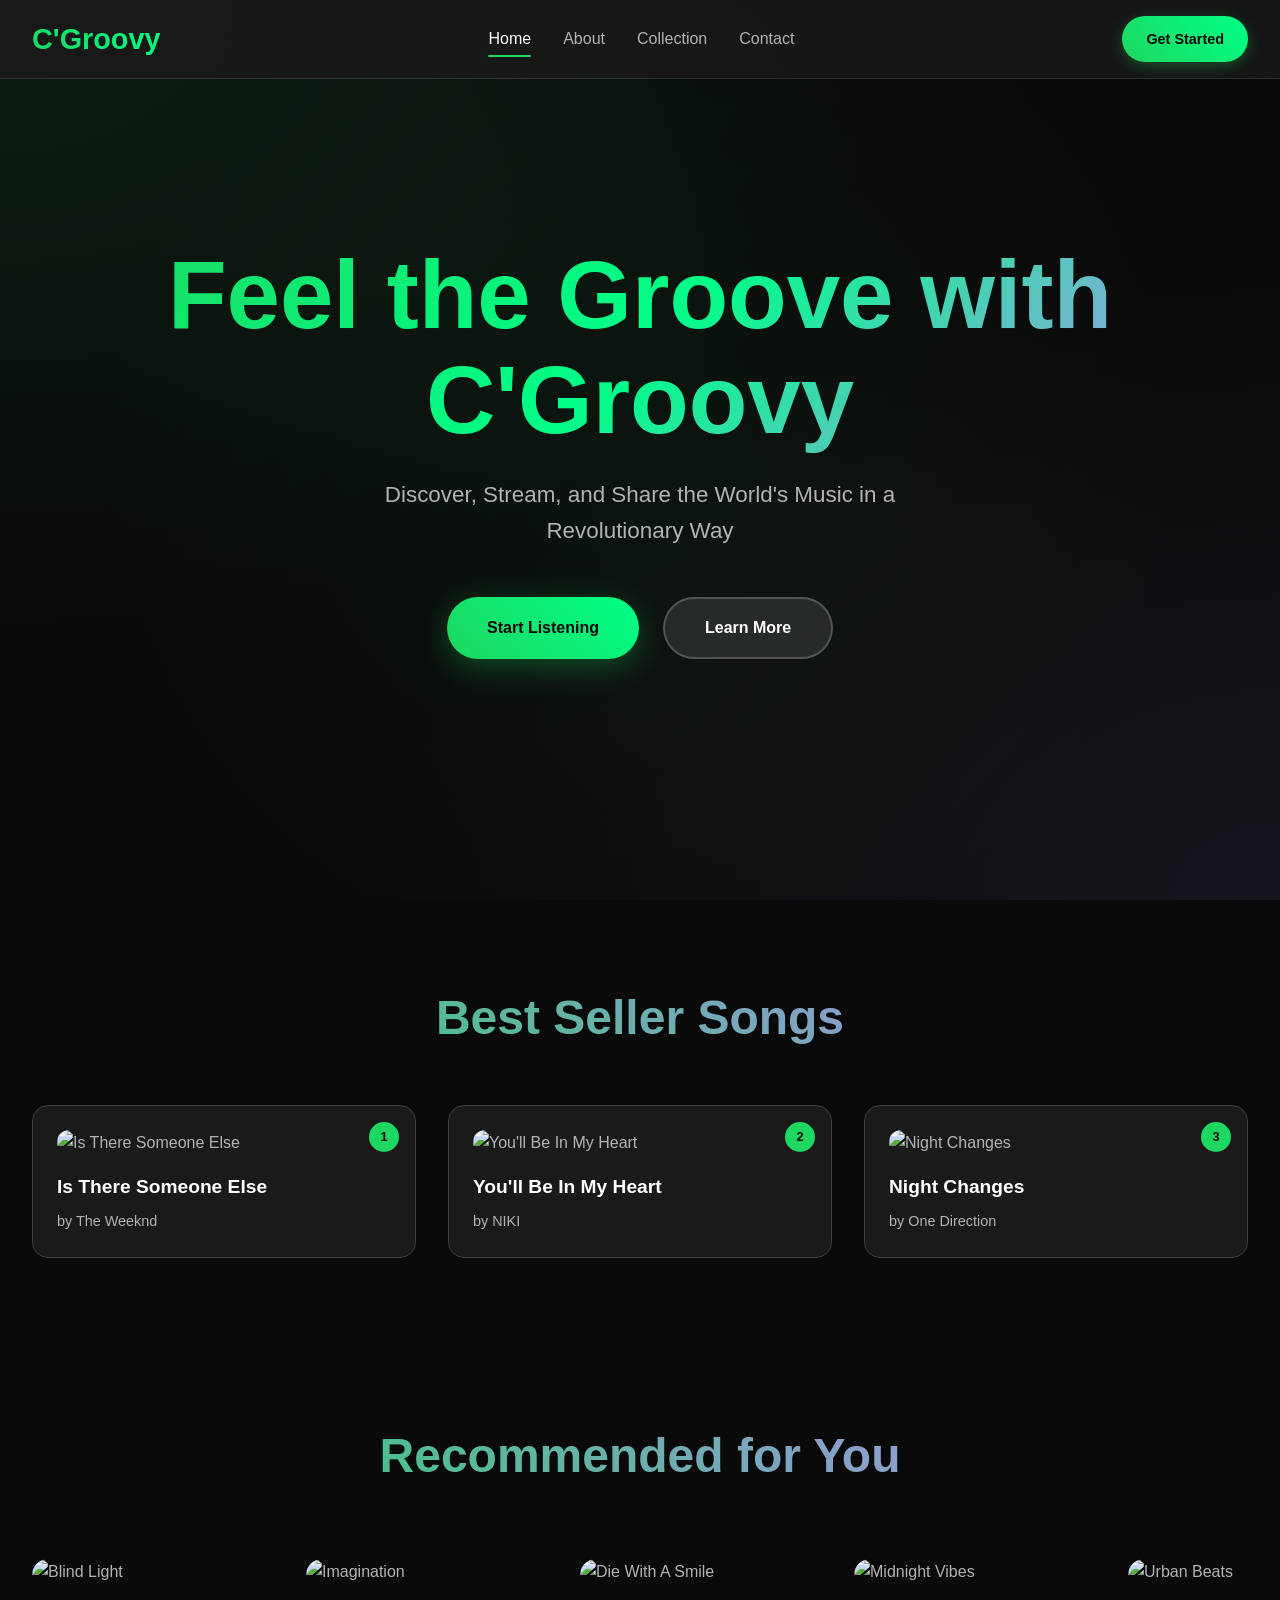
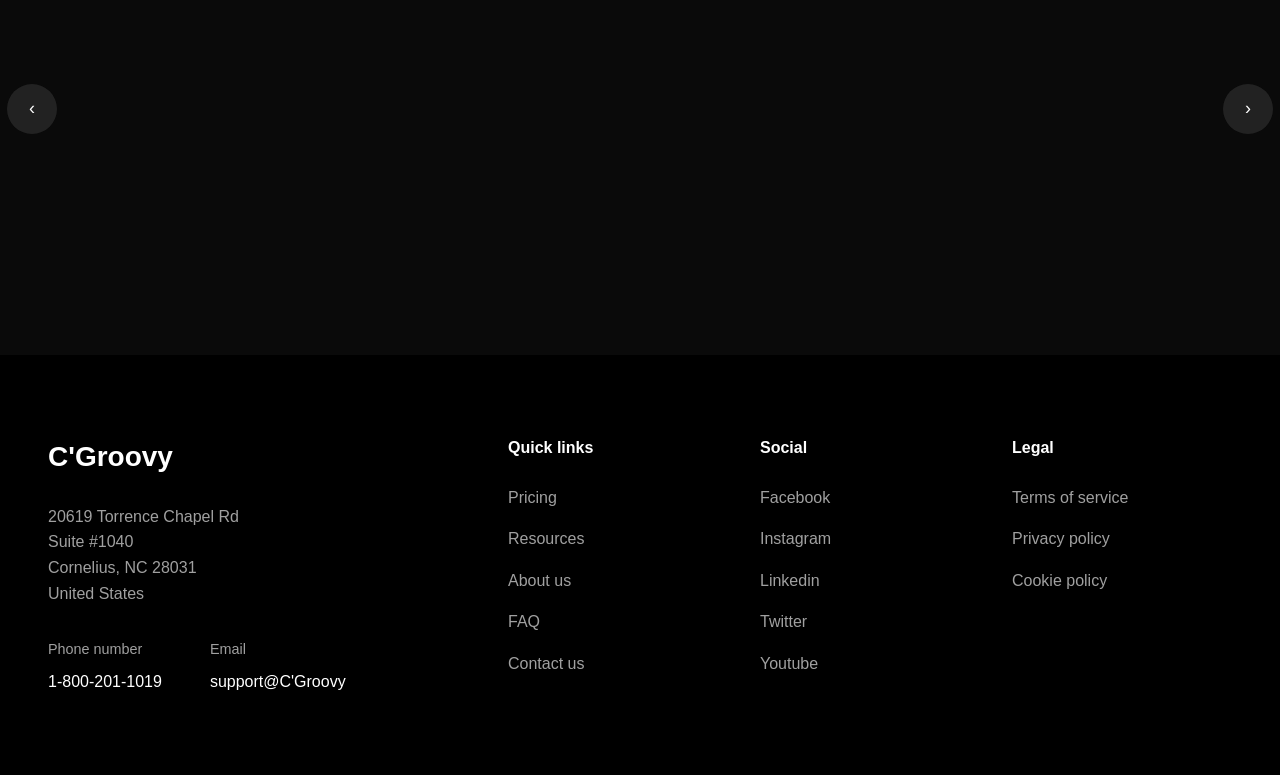
==== index.html @ 39798eba "Add files via upload" ====
<!DOCTYPE html>
<html lang="en">
<head>
  <meta charset="UTF-8">
  <meta name="viewport" content="width=device-width, initial-scale=1.0">
  <title>Song Collection - C'Groovy</title>
  <link rel="stylesheet" href="./style.css">
  <script src="https://ajax.googleapis.com/ajax/libs/jquery/3.6.0/jquery.min.js"></script>
  <script src="js/main.js"></script>
  
</head>
<body>
  <nav class="navbar" id="navbar">
    <div class="navbar-container">
      <a href="index.html" class="logo">C'Groovy</a>
      
      <ul class="nav-links" id="navLinks">
        <li><a href="index.html" class="active">Home</a></li>
        <li><a href="about.html">About</a></li>
        <li class="dropdown-container">
          <a href="collection.html">Collection</a>
          <ul class="dropdown-menu">
            <li><a href="collection.html#pop">Pop</a></li>
            <li><a href="collection.html#rnb">R&B</a></li>
            <li><a href="collection.html#kpop">K-Pop</a></li>
          </ul>
        </li>
        <li><a href="contact.html">Contact</a></li>
      </ul>
      
      <a href="register.html" class="cta-button">Get Started</a>
      
      <div class="mobile-toggle" id="mobileToggle">
        <span></span>
        <span></span>
        <span></span>
      </div>
    </div>
  </nav>

  <!-- Hero Section -->
  <section class="hero" id="home">
    <h1>Feel the Groove with C'Groovy</h1>
    <p>Discover, Stream, and Share the World's Music in a Revolutionary Way</p>
    <div class="hero-buttons">
      <a href="collection.html" class="btn btn-primary">

        Start Listening
      </a>
      <a href="about.html" class="btn btn-secondary">

        Learn More
      </a>
    </div>
  </section>

  <!-- Best Sellers Section -->
  <section class="section" id="collection">
    <h2 class="section-title">Best Seller Songs</h2>
    <div class="song-grid" id="songGrid">
      <div class="song-card loading">
        <div class="rank-badge">1</div>
        <div class="card-image">
          <img src="assets/img/blind light.jpg" alt="Is There Someone Else">
          <div class="play-overlay">
            <button class="play-btn" onclick="playPause(this)">▶</button>
          </div>
        </div>
        <div class="song-info">
          <h3>Is There Someone Else</h3>
          <p>by The Weeknd</p>
        </div>
      </div>

      <div class="song-card loading">
        <div class="rank-badge">2</div>
        <div class="card-image">
          <img src="assets/img/niki.jpg" alt="You'll Be In My Heart">
          <div class="play-overlay">
            <button class="play-btn" onclick="playPause(this)">▶</button>
          </div>
        </div>
        <div class="song-info">
          <h3>You'll Be In My Heart</h3>
          <p>by NIKI</p>
        </div>
      </div>

      <div class="song-card loading">
        <div class="rank-badge">3</div>
        <div class="card-image">
          <img src="assets/img/one d.jpg" alt="Night Changes">
          <div class="play-overlay">
            <button class="play-btn" onclick="playPause(this)">▶</button>
          </div>
        </div>
        <div class="song-info">
          <h3>Night Changes</h3>
          <p>by One Direction</p>
        </div>
      </div>
    </div>
  </section>

  <!-- Recommended Songs Slider -->
  <section class="section">
    <h2 class="section-title">Recommended for You</h2>
    <div class="slider-container">
      <button class="slider-nav prev" onclick="slideLeft()">‹</button>
      <div class="slider" id="slider">
        <div class="slider-item">
          <img src="assets/img/blind light.jpg" alt="Blind Light">
        </div>
        <div class="slider-item">
          <img src="assets/img/die with a smile.jpg" alt="Imagination">
        </div>
        <div class="slider-item">
          <img src="assets/img/imaginationn.jpg" alt="Die With A Smile">
        </div>
        <div class="slider-item">
          <img src="assets/img/one d.jpg" alt="Midnight Vibes">
        </div>
        <div class="slider-item">
          <img src="assets/img/niki.jpg" alt="Urban Beats">
        </div>
      </div>
      <button class="slider-nav next" onclick="slideRight()">›</button>
    </div>
  </section>

  <!-- Footer -->
  <footer class="footer">
    <div class="footer-container">
      
      <div class="footer-column brand-info">
        <h2 class="footer-logo">C'Groovy</h2>
        
        <p class="address">
          20619 Torrence Chapel Rd<br>
          Suite #1040<br>
          Cornelius, NC 28031<br>
          United States
        </p>
        
        <div class="contact-details">
          <div class="contact-item">
            <p class="info-label">Phone number</p>
            <a href="tel:1-800-201-1019">1-800-201-1019</a>
          </div>
          <div class="contact-item">
            <p class="info-label">Email</p>
            <a href="mailto:support@skipmatrix.com">support@C'Groovy</a>
          </div>
        </div>
      </div>
  
      <div class="footer-column">
        <h3>Quick links</h3>
        <ul>
          <li><a href="#">Pricing</a></li>
          <li><a href="#">Resources</a></li>
          <li><a href="ab">About us</a></li>
          <li><a href="#">FAQ</a></li>
          <li><a href="contact.html">Contact us</a></li>
        </ul>
      </div>
  
      <div class="footer-column">
        <h3>Social</h3>
        <ul>
          <li><a href="#">Facebook</a></li>
          <li><a href="#">Instagram</a></li>
          <li><a href="#">Linkedin</a></li>
          <li><a href="#">Twitter</a></li>
          <li><a href="#">Youtube</a></li>
        </ul>
      </div>
  
      <div class="footer-column">
        <h3>Legal</h3>
        <ul>
          <li><a href="#">Terms of service</a></li>
          <li><a href="#">Privacy policy</a></li>
          <li><a href="#">Cookie policy</a></li>
        </ul>
      </div>
      
    </div>
  </footer>

</body>
</html>
---- style.css ----
:root {
  --dark-bg-primary: #0a0a0a;
  --dark-bg-secondary: #1a1a1a;
  --dark-bg-tertiary: #2a2a2a;
  --dark-bg-hover: #333333;
  --dark-text-primary: #ffffff;
  --dark-text-secondary: #b3b3b3;
  --dark-text-muted: #808080;
  --accent-primary: #1ed760;
  --accent-secondary: #bb86fc;
  --accent-hover: #1aae4d;
  --border-color: #404040;
  --card-shadow: rgba(0, 0, 0, 0.4);
  --glow-color: rgba(30, 215, 96, 0.3);
  --transition-fast: 0.2s ease;
  --transition-smooth: 0.3s cubic-bezier(0.4, 0, 0.2, 1);
  --glass-bg: rgba(26, 26, 26, 0.8);
  --glass-border: rgba(255, 255, 255, 0.1);
  --glass-shadow: 0 8px 32px rgba(0, 0, 0, 0.3);
  --primary-purple: #8A2BE2;
  --primary-purple-light: #9370DB;
}


* {
  margin: 0;
  padding: 0;
  box-sizing: border-box;
}

html {
  scroll-behavior: smooth;
}

body {
  font-family: 'Inter', -apple-system, BlinkMacSystemFont, 'Segoe UI', sans-serif;
  line-height: 1.6;
  background: var(--dark-bg-primary);
  background-image:
    radial-gradient(ellipse at top left, rgba(30, 215, 96, 0.1) 0%, transparent 50%),
    radial-gradient(ellipse at bottom right, rgba(187, 134, 252, 0.08) 0%, transparent 50%);
  background-attachment: fixed;
  color: var(--dark-text-secondary);
  overflow-x: hidden;
}

::selection {
  background-color: var(--accent-primary);
  color: var(--dark-bg-primary);
}
::-moz-selection { /* Firefox */
  background-color: var(--accent-primary);
  color: var(--dark-bg-primary);
}

.main-content-padding {
  padding-top: 100px;
  padding-left: 2rem;
  padding-right: 2rem;
  padding-bottom: 4rem;
  min-height: calc(100vh - 70px);
}

.section {
  padding: 5rem 2rem;
  max-width: 1400px;
  margin: 0 auto;
}

.section-title {
  font-size: clamp(2rem, 5vw, 3rem);
  font-weight: 800;
  text-align: center;
  margin-bottom: 3rem;
  background: linear-gradient(45deg, var(--accent-primary), var(--accent-secondary));
  -webkit-background-clip: text;
  -webkit-text-fill-color: transparent;
  background-clip: text;
}


.content-section {
  padding: 2rem 0;
}

.section-content-wrapper {
  max-width: 900px;
  margin: 0 auto;
  text-align: center;
}

.auth-page-container {
  display: flex;
  justify-content: center;
  align-items: center;
  min-height: 100vh;
  padding: 100px 2rem 4rem;
}


.btn {
  padding: 1rem 2.5rem;
  border-radius: 50px;
  text-decoration: none;
  font-weight: 700;
  font-size: 1rem;
  transition: all var(--transition-fast);
  display: inline-flex;
  align-items: center;
  gap: 0.5rem;
  position: relative;
  overflow: hidden;
  will-change: transform;
}

.btn::before {
  content: '';
  position: absolute;
  top: 0;
  left: 0;
  width: 100%;
  height: 100%;
  background: linear-gradient(45deg, transparent, rgba(255, 255, 255, 0.1), transparent);
  transform: translateX(-100%);
  transition: transform 0.6s ease;
}

.btn:hover::before {
  transform: translateX(100%);
}

.btn-primary {
  background: linear-gradient(45deg, var(--accent-primary), #00ff88);
  color: var(--dark-bg-primary);
  box-shadow: 0 8px 30px rgba(30, 215, 96, 0.3);
}

.btn-primary:hover {
  transform: translateY(-3px) scale(1.02);
  box-shadow: 0 12px 40px rgba(30, 215, 96, 0.4),
              0 0 20px rgba(30, 215, 96, 0.2);
}

.btn-secondary {
  background: rgba(255, 255, 255, 0.1);
  color: var(--dark-text-primary);
  border: 2px solid rgba(255, 255, 255, 0.2);
  backdrop-filter: blur(10px);
}

.btn-secondary:hover {
  background: rgba(255, 255, 255, 0.15);
  border-color: rgba(255, 255, 255, 0.3);
  transform: translateY(-3px);
}

.cta-button {
  background: linear-gradient(45deg, var(--accent-primary), #00ff88);
  color: var(--dark-bg-primary);
  padding: 0.7rem 1.5rem;
  border-radius: 50px;
  text-decoration: none;
  font-weight: 700;
  font-size: 0.9rem;
  transition: all var(--transition-fast);
  box-shadow: 0 4px 15px rgba(30, 215, 96, 0.3);
  border: none;
  cursor: pointer;
}

.cta-button:hover {
  transform: translateY(-2px);
  box-shadow: 0 8px 25px rgba(30, 215, 96, 0.4);
}

.auth-button {
  width: 100%;
  padding: 0.9rem 1rem;
  font-size: 1rem;
  font-weight: 600;
  color: var(--dark-text-primary);
  border: none;
  border-radius: 8px;
  cursor: pointer;
  transition: background-color 0.2s ease, transform 0.2s ease;
  margin-top: 0.5rem;
}

.auth-page-container .auth-button {
  background-color: var(--accent-primary);
}
.auth-page-container .auth-button:hover {
  background-color: var(--accent-primary);
  transform: translateY(-2px);
}

.contact-form .auth-button {
    background-color: var(--accent-primary);
}
.contact-form .auth-button:hover {
    background-color: var(--accent-hover);
}

.btn-details {
  display: block;
  width: 100%;
  padding: 0.75rem 1rem;
  text-align: center;
  text-decoration: none;
  font-weight: 600;
  border-radius: 8px;
  color: var(--dark-text-primary);
  background: var(--accent-secondary);
  transition: all var(--transition-fast);
}

.btn-details:hover {
  background: #a968eb;
  transform: scale(1.02);
  box-shadow: 0 4px 15px rgba(187, 134, 252, 0.3);
}


.song-grid {
  display: grid;
  grid-template-columns: repeat(auto-fit, minmax(280px, 1fr));
  gap: 2rem;
  margin-top: 2rem;
}

.song-grid :hover{
  transform: scale(1.02) translateY(-2px) var(--transition-smooth);
  box-shadow: 0 4px 15px rgba(187, 134, 252, 0.3);
}

.song-card, .collection-card, .member {
  background: var(--dark-bg-secondary);
  border-radius: 16px;
  border: 1px solid var(--border-color);
  transition: all var(--transition-smooth);
  position: relative;
  overflow: hidden;
  will-change: transform;
}

.song-card {
  padding: 1.5rem;
  cursor: pointer;
}

.song-card::before {
  content: '';
  position: absolute;
  top: 0; left: 0; right: 0; bottom: 0;
  background: linear-gradient(45deg, transparent, rgba(30, 215, 96, 0.05));
  opacity: 0;
  transition: opacity var(--transition-smooth);
  z-index: 1;
}

.song-card .card-image {
  position: relative;
  margin-bottom: 1rem;
  border-radius: 12px;
  overflow: hidden;
}

.song-card .card-image img {
  width: 100%;
  height: 200px;
  object-fit: cover;
  transition: transform var(--transition-smooth);
}

.song-card .song-info h3 {
  color: var(--dark-text-primary);
  font-size: 1.2rem;
  font-weight: 600;
  margin-bottom: 0.5rem;
}

.song-card .song-info p {
  color: var(--dark-text-secondary);
  font-size: 0.9rem;
}

.song-card-link {
  display: block;
  text-decoration: none;
  color: inherit;
  outline: none;
}

.song-card-link:hover .song-card {
  transform: translateY(-8px) scale(1.02);
  box-shadow: 0 20px 40px var(--card-shadow),
              0 0 20px rgba(30, 215, 96, 0.1);
  border-color: var(--accent-primary);
}

.song-card-link:hover .song-card::before { opacity: 1; }
.song-card-link:hover .card-image img { transform: scale(1.05); }
.song-card-link:hover .play-overlay { opacity: 1; }

.collection-card {
  display: flex;
  flex-direction: column;
}

.collection-card:hover {
  transform: translateY(-5px);
  border-color: var(--accent-secondary);
  box-shadow: 0 10px 25px rgba(0, 0, 0, 0.3);
}

.collection-card-img {
  width: 100%;
  height: 250px;
  object-fit: cover;
}

.collection-card-body {
  padding: 1.25rem;
  flex-grow: 1;
}

.collection-card-body .card-title {
  color: var(--dark-text-primary);
  font-size: 1.3rem;
  font-weight: 600;
  margin-bottom: 0.25rem;
}

.collection-card-body .card-artist {
  color: var(--dark-text-secondary);
  font-size: 0.95rem;
  margin-bottom: 1rem;
}

.collection-card-body .card-description {
  color: var(--dark-text-muted);
  font-size: 0.9rem;
  line-height: 1.5;
}

.collection-card-footer {
  padding: 0 1.25rem 1.25rem;
}


.form-group {
  margin-bottom: 1.5rem;
}

.form-group label {
  display: block;
  font-size: 0.875rem;
  color: var(--dark-text-secondary);
  margin-bottom: 0.5rem;
  font-weight: 500;
}

input[type="text"],
input[type="email"],
input[type="password"],
input[type="number"],
select,
textarea {
  width: 100%;
  padding: 0.85rem 1rem;
  font-size: 0.95rem;
  border-radius: 8px;
  background-color: var(--dark-bg-tertiary);
  color: var(--dark-text-primary);
  border: 1px solid #3a3a4a;
  transition: border-color 0.2s ease, box-shadow 0.2s ease;
}

input:-webkit-autofill,
input:-webkit-autofill:hover,
input:-webkit-autofill:focus,
input:-webkit-autofill:active {
    -webkit-box-shadow: 0 0 0 30px var(--dark-bg-tertiary) inset !important;
    -webkit-text-fill-color: var(--dark-text-primary) !important;
}

.auth-form-wrapper {
  background-color: #181820;
  padding: 2.5rem 3rem;
  border-radius: 12px;
  box-shadow: 0 10px 30px rgba(0, 0, 0, 0.5);
  width: 100%;
  max-width: 480px;
  text-align: left;
}

.auth-form-wrapper input,
.auth-form-wrapper select {
    background-color: #2a2a35;
}

.auth-form-wrapper input:focus,
.auth-form-wrapper select:focus {
  outline: none;
  border-color: #ff0055;
  box-shadow: 0 0 0 3px rgba(255, 0, 85, 0.2);
}

.auth-form-wrapper .form-options {
  display: flex;
  justify-content: space-between;
  align-items: center;
  margin-bottom: 1.5rem;
  font-size: 0.875rem;
}

.contact-form-container {
  background-color: var(--dark-bg-secondary);
  padding: 2.5rem;
  border-radius: 12px;
  border: 1px solid var(--border-color);
}

.contact-form-container textarea {
    resize: vertical;
}

.contact-form-container input:focus,
.contact-form-container textarea:focus {
  outline: none;
  border-color: var(--accent-primary);
  box-shadow: 0 0 0 3px var(--glow-color);
}


.slider-container {
  position: relative;
  margin-top: 2rem;
}

.slider {
  display: flex;
  gap: 1.5rem;
  overflow-x: auto;
  scroll-behavior: smooth;
  padding: 1rem 0;
  scrollbar-width: none;
  -ms-overflow-style: none;
}

.slider::-webkit-scrollbar {
  display: none;
}

.slider-item {
  flex: 0 0 250px;
  height: 300px;
  border-radius: 16px;
  overflow: hidden;
  position: relative;
  cursor: pointer;
  transition: transform var(--transition-smooth);
}

.slider-item:hover {
  transform: scale(1.05);
}

.slider-item img {
  width: 100%;
  height: 100%;
  object-fit: cover;
}

.slider-nav {
  position: absolute;
  top: 50%;
  transform: translateY(-50%);
  background: rgba(255, 255, 255, 0.1);
  backdrop-filter: blur(10px);
  border: none;
  color: var(--dark-text-primary);
  width: 50px;
  height: 50px;
  border-radius: 50%;
  cursor: pointer;
  transition: all var(--transition-fast);
  font-size: 18px;
  z-index: 5;
}

.slider-nav:hover {
  background: rgba(255, 255, 255, 0.2);
  transform: translateY(-50%) scale(1.1);
}

.slider-nav.prev { left: -25px; }
.slider-nav.next { right: -25px; }


.play-overlay {
  position: absolute;
  top: 0; left: 0; right: 0; bottom: 0;
  background: rgba(0, 0, 0, 0.7);
  display: flex;
  align-items: center;
  justify-content: center;
  opacity: 0;
  transition: opacity var(--transition-smooth);
  z-index: 2;
}

.play-btn {
  width: 60px;
  height: 60px;
  border-radius: 50%;
  background: var(--accent-primary);
  border: none;
  color: var(--dark-bg-primary);
  font-size: 20px;
  cursor: pointer;
  transition: all var(--transition-fast);
}

.play-btn:hover {
  transform: scale(1.1);
  box-shadow: 0 8px 20px rgba(30, 215, 96, 0.4);
}

.rank-badge {
  position: absolute;
  top: 1rem;
  right: 1rem;
  background: var(--accent-primary);
  color: var(--dark-bg-primary);
  width: 30px;
  height: 30px;
  border-radius: 50%;
  display: flex;
  align-items: center;
  justify-content: center;
  font-weight: 700;
  font-size: 0.8rem;
  z-index: 3;
}


.navbar {
  position: fixed;
  top: 0; left: 0; right: 0;
  z-index: 1000;
  background: var(--glass-bg);
  backdrop-filter: blur(20px);
  -webkit-backdrop-filter: blur(20px);
  border-bottom: 1px solid var(--glass-border);
  transition: all var(--transition-smooth);
  will-change: transform, background-color;
}

.navbar.scrolled {
  background: var(--glass-bg);
  box-shadow: var(--glass-shadow);
}

.navbar-container {
  max-width: 1400px;
  margin: 0 auto;
  padding: 1rem 2rem;
  display: flex;
  justify-content: space-between;
  align-items: center;
  position: relative;
}

.logo {
  font-size: 1.8rem;
  font-weight: 800;
  color: var(--accent-primary);
  text-decoration: none;
  background: linear-gradient(45deg, var(--accent-primary), #00ff88);
  -webkit-background-clip: text;
  -webkit-text-fill-color: transparent;
  background-clip: text;
  transition: transform var(--transition-fast);
}

.logo:hover {
  transform: scale(1.05);
}

.nav-links {
  display: flex;
  list-style: none;
  gap: 2rem;
  align-items: center;
  margin: 0;
  padding: 0;
}

.nav-links a {
  color: var(--dark-text-secondary);
  text-decoration: none;
  font-weight: 500;
  position: relative;
  transition: color var(--transition-fast);
  padding: 0.5rem 0;
}

.nav-links a:hover,
.nav-links a.active {
  color: var(--dark-text-primary);
}

.nav-links a::after {
  content: '';
  position: absolute;
  bottom: -2px; left: 0; right: 0;
  height: 2px;
  background: var(--accent-primary);
  border-radius: 2px;
  transform: scaleX(0);
  transition: transform var(--transition-fast);
}

.nav-links a:hover::after,
.nav-links a.active::after {
  transform: scaleX(1);
}

.nav-links .dropdown-container {
  position: relative;
}

.dropdown-menu {
  display: none;
  position: absolute;
  top: 100%;
  left: 0;
  background-color: var(--dark-bg-secondary);
  list-style: none;
  padding: 0.5rem 0;
  margin-top: 1px;
  border: 1px solid var(--glass-border);
  border-top-color: transparent;
  border-radius: 0 0 8px 8px;
  box-shadow: var(--glass-shadow);
  z-index: 1010;
  min-width: 180px;
  opacity: 0;
  transform: translateY(10px);
  transition: opacity 0.25s ease-out, transform 0.25s ease-out;
  pointer-events: none;
}

.dropdown-container:hover .dropdown-menu,
.dropdown-container:focus-within .dropdown-menu {
  display: block;
  opacity: 1;
  transform: translateY(0);
  pointer-events: auto;
}

.dropdown-menu li a {
  display: block;
  padding: 0.75rem 1.5rem;
  color: var(--dark-text-secondary);
  text-decoration: none;
  white-space: nowrap;
  transition: background-color var(--transition-fast), color var(--transition-fast);
}

.dropdown-menu li a:hover,
.dropdown-menu li a:focus {
  background-color: var(--dark-bg-hover);
  color: var(--dark-text-primary);
}

.mobile-toggle {
  display: none;
  flex-direction: column;
  cursor: pointer;
  padding: 0.5rem;
  z-index: 1001;
}

.mobile-toggle span {
  width: 25px;
  height: 3px;
  background: var(--dark-text-primary);
  margin: 3px 0;
  transition: var(--transition-fast);
  border-radius: 2px;
}

.nav-overlay {
  display: none;
  position: fixed;
  top: 0; left: 0; right: 0; bottom: 0;
  background: rgba(0, 0, 0, 0.5);
  backdrop-filter: blur(3px);
  z-index: 998;
  opacity: 0;
  transition: opacity var(--transition-smooth);
}

.nav-overlay.active {
  display: block;
  opacity: 1;
}

/* --- 4.2 Footer --- */
.footer {
  background-color: #000000;
  color: #ffffff;
  padding: 5rem 3rem;
  font-family: sans-serif;
}

.footer-container {
  max-width: 1400px;
  margin: 0 auto;
  display: flex;
  justify-content: space-between;
  flex-wrap: wrap;
  gap: 2rem;
}

.footer-column {
  flex: 1;
  min-width: 220px;
}

.footer-column.brand-info {
  flex-grow: 2;
}

.footer-logo {
  font-size: 1.75rem;
  font-weight: bold;
  margin: 0 0 1.5rem 0;
}

.address {
  color: #a0a0a0;
  line-height: 1.6;
  margin-bottom: 2rem;
}

.contact-details {
  display: flex;
  gap: 3rem;
}

.info-label {
  font-size: 0.9rem;
  color: #a0a0a0;
  margin: 0 0 0.5rem 0;
}

.contact-item a {
  color: #ffffff;
  text-decoration: none;
  font-size: 1rem;
}
.contact-item a:hover {
  text-decoration: underline;
}

.footer-column h3 {
  font-size: 1rem;
  font-weight: 600;
  margin: 0 0 1.5rem 0;
  color: #ffffff;
}

.footer-column ul {
  list-style: none;
  padding: 0;
  margin: 0;
}

.footer-column ul li {
  margin-bottom: 1rem;
}

.footer-column ul li a {
  color: #a0a0a0;
  text-decoration: none;
  transition: color 0.3s ease;
}

.footer-column ul li a:hover {
  color: #ffffff;
}


.hero {
  min-height: 100vh;
  display: flex;
  flex-direction: column;
  justify-content: center;
  align-items: center;
  text-align: center;
  padding: 2rem;
  position: relative;
  overflow: hidden;
}

.hero::before {
  content: '';
  position: absolute;
  top: 0; left: 0; right: 0; bottom: 0;
  background: radial-gradient(circle at center, rgba(30, 215, 96, 0.05) 0%, transparent 70%);
  z-index: -1;
}

.hero h1 {
  font-size: clamp(3rem, 8vw, 6rem);
  font-weight: 900;
  background: linear-gradient(135deg, var(--accent-primary) 0%, #00ff88 50%, var(--accent-secondary) 100%);
  -webkit-background-clip: text;
  -webkit-text-fill-color: transparent;
  background-clip: text;
  margin-bottom: 1.5rem;
  line-height: 1.1;
  animation: fadeInUp 1s ease-out;
}

.hero p {
  font-size: clamp(1.1rem, 3vw, 1.4rem);
  color: var(--dark-text-secondary);
  max-width: 600px;
  margin-bottom: 3rem;
  animation: fadeInUp 1s ease-out 0.2s both;
}

.hero-buttons {
  display: flex;
  gap: 1.5rem;
  flex-wrap: wrap;
  justify-content: center;
  animation: fadeInUp 1s ease-out 0.4s both;
}


.collection-page h1,
.song-detail-page h1 {
    text-align: left;
    font-size: 2rem;
    margin-bottom: 1.5rem;
    padding-left: 0.5rem;
}

.genre {
  padding: 0;
  margin-bottom: 2.5rem;
}

.genre h2 {
  font-size: 1.5rem;
  color: var(--dark-text-primary);
  margin-bottom: 2rem;
  padding-left: 0.5rem;
  border-bottom: 1px solid var(--border-color);
  padding-bottom: 0.5rem;
}

.song-detail {
  padding: 1.5rem;
  background-color: var(--dark-bg-secondary);
  border-radius: 8px;
  margin-left: auto;
  margin-right: auto;
  border: 1px solid var(--border-color);
}

.song-detail h2 {
  color: var(--dark-text-primary);
  margin-bottom: 0.8rem;
  font-size: 1.8rem;
}

.song-detail p {
  margin-bottom: 0.8rem;
  color: var(--dark-text-secondary);
  font-size: 1rem;
}
.song-detail p strong {
  color: var(--dark-text-primary);
  font-weight: 600;
}

.song-detail h3 {
  font-size: 1.3rem;
  color: var(--dark-text-primary);
  margin-top: 1.8rem;
  margin-bottom: 0.8rem;
}

.song-detail pre {
  background-color: var(--dark-bg-primary);
  color: var(--dark-text-secondary);
  padding: 1.2rem 1.5rem;
  border-radius: 6px;
  overflow-x: auto;
  font-family: 'Menlo', 'Monaco', 'Courier New', Courier, monospace;
  font-size: 0.95rem;
  line-height: 1.7;
  border: 1px solid var(--border-color);
}

.song-detail audio {
  width: 100%;
  margin-top: 1.5rem;
  margin-bottom: 1.5rem;
  border-radius: 8px;
}

.song-detail audio::-webkit-media-controls-panel { background-color: var(--dark-bg-tertiary); }
.song-detail audio::-webkit-media-controls-play-button,
.song-detail audio::-webkit-media-controls-volume-slider,
.song-detail audio::-webkit-media-controls-mute-button { filter: invert(1); }
.song-detail audio::-webkit-media-controls-timeline,
.song-detail audio::-webkit-media-controls-current-time-display,
.song-detail audio::-webkit-media-controls-time-remaining-display { filter: invert(1); }


#songDetailContainer {
  display: flex;
  align-items: flex-start;
  gap: 2rem;
}

.player-and-lyrics-container {
  display: flex;
  align-items: flex-start;
  gap: 2rem;
}

.modern-player {
  background: linear-gradient(145deg, rgba(20, 20, 20, 0.9), rgba(31, 31, 31, 0.9));
  backdrop-filter: blur(20px);
  border: 1px solid rgba(138, 43, 226, 0.2);
  color: var(--dark-text-primary);
  padding: 3rem;
  border-radius: 24px;
  font-family: 'Inter', sans-serif;
  box-shadow: 0 20px 60px rgba(0, 0, 0, 0.5);
  position: relative;
  overflow: hidden;
  animation: fadeIn 1s ease;
  flex: 2;
  max-width: 900px;
}

.modern-player::before {
  content: '';
  position: absolute;
  top: 0; left: 0; right: 0; bottom: 0;
  background: linear-gradient(45deg, transparent, rgba(138, 43, 226, 0.05), transparent);
  pointer-events: none;
}

.player-header{
  display:flex;
  justify-content:space-between;
  align-items:center;
  margin-bottom:3rem;
  position:relative;
  z-index:2
}

.artist-info{
  flex:1
}

.artist-name{
  font-size:3rem;
  font-weight:800;
  background:var(--accent-hover);
  -webkit-background-clip:text;
  -webkit-text-fill-color:transparent;
  background-clip:text;
  margin-bottom:1rem;
  animation:fadeInUp .8s ease
}

.stats{
  display:flex;
  gap:2rem;
  color:var(--dark-text-secondary);
  font-size:.95rem;
  animation:fadeInUp .8s ease .2s both
}

.stats span{
    padding:.5rem 1rem;
    background:rgba(138,43,226,.1);
    border-radius:20px;
    border:1px solid rgba(138,43,226,.2);
    transition:all .3s ease
}

.stats span:hover{
    background:rgba(138,43,226,.2);
    transform:translateY(-2px)
}

.stats strong{
    color:var(--primary-purple);
    margin-left:.5rem;
    font-weight:700
}

.player-body{
    display:flex;
    justify-content:center;
    align-items:center;
    margin-bottom:3rem;
    position:relative;
    z-index:2
}

.visualizer-container{
    position:relative;
    width:480px;
    height:480px;
    display:flex;
    justify-content:center;
    align-items:center;
    animation:fadeIn 1s ease .4s both
}

.album-art-container{
    width:400px;
    height:400px;
    border-radius:50%;
    overflow:hidden;
    position:absolute;
    box-shadow:0 0 50px rgba(138,43,226,.3);
    transition:all .3s ease;
    animation:float 6s ease-in-out infinite
}

.album-art-container:hover{
    transform:scale(1.05);
    box-shadow:0 0 80px rgba(138,43,226,.5)
}

.album-art{
    width:100%;
    height:100%;
    object-fit:cover;
    transition:all .3s ease
}

.bars-container{
    position:absolute;
    width:100%;
    height:100%;
    border-radius:50%;
    animation:rotate 20s linear infinite
}

.bar{
    position:absolute;
    bottom:50%;
    left:50%;
    width:5px;
    background:linear-gradient(to top,rgba(68,68,68,.6),rgba(68,68,68,.2));
    transform-origin:bottom;
    transition:all .3s ease;
    border-radius:2px;
    opacity:.8
}

.bar.active{
    background:linear-gradient(to top,var(--primary-purple),var(--primary-purple-light));
    box-shadow:0 0 10px rgba(138,43,226,.5);
    opacity:1;
    animation:pulse .3s ease
}

.player-footer{
    display:flex;
    justify-content:space-between;
    align-items:center;
    position:relative;
    z-index:2;
    animation:fadeInUp .8s ease .6s both
}

.track-info{
    flex:1
}

.track-info span{
    color:var(--dark-text-secondary);
    font-size:.9rem;
    text-transform:uppercase;
    letter-spacing:1px;
    font-weight:500
}

.track-title{
    font-size:1.8rem;
    font-weight:700;
    margin-top:.5rem;
    color:var(--primary-purple-light)
}

.controls{
    display:flex;
    align-items:center;
    gap:2rem;
    flex:1;
    justify-content:center
}

.controls button{
    background:rgba(138,43,226,.1);
    border:2px solid rgba(138,43,226,.3);
    color:var(--dark-text-primary);
    font-size:1.2rem;
    cursor:pointer;
    border-radius:50%;
    width:50px;
    height:50px;
    display:flex;
    align-items:center;
    justify-content:center;
    transition:all .3s ease
}

.controls button:hover{
    background:rgba(138,43,226,.2);
    border-color:var(--primary-purple);
    transform:translateY(-2px);
    box-shadow:0 5px 15px rgba(138,43,226,.3)
}

#playPauseBtn{
    font-size:1.5rem;
    width:70px;
    height:70px;
    background:linear-gradient(45deg,var(--primary-purple),var(--primary-purple-light));
    border:none;
    box-shadow:0 8px 25px rgba(138,43,226,.4)
}

#playPauseBtn:hover{
    transform:scale(1.1) translateY(-2px);
    box-shadow:0 12px 35px rgba(138,43,226,.5)
}

.time-container{
    font-size:1.1rem;
    font-weight:600;
    color:var(--primary-purple-light);
    flex:1;
    text-align:right;
    font-family:'Monaco','Courier New',monospace
}

.lyrics-section {
  background: linear-gradient(145deg, rgba(20, 20, 20, 0.9), rgba(31, 31, 31, 0.9));
  backdrop-filter: blur(20px);
  color: var(--dark-text-secondary);
  padding: 2.5rem;
  border-radius: 24px;
  border: 1px solid rgba(138, 43, 226, 0.2);
  box-shadow: 0 20px 60px rgba(0, 0, 0, 0.3);
  animation: fadeInUp 0.8s ease 0.8s both;
  flex: 1;
  position: sticky;
  top: 2rem;
  overflow-y: auto;
}

.lyrics-section h3 {
  color: var(--accent-primary);
  margin-bottom: 1.5rem;
  font-size: 1.5rem;
  font-weight: 700;
  text-align: center;
}

.lyrics-section pre {
  white-space: pre-wrap;
  line-height: 2;
  font-family: 'Inter', sans-serif;
  font-size: 1.1rem;
  text-align: center;
  color: var(--dark-text-primary);
  font-style: italic;
  opacity: 0.9;
}

#descriptionSectionContainer {
  background: linear-gradient(145deg, rgba(20, 20, 20, 0.9), rgba(31, 31, 31, 0.9));
  backdrop-filter: blur(20px);
  color: var(--dark-text-primary);
  padding: 2.5rem;
  border-radius: 24px;
  border: 1px solid rgba(138, 43, 226, 0.2);
  box-shadow: 0 20px 60px rgba(0, 0, 0, 0.3);
  margin-top: 2rem;
  animation: fadeInUp 0.8s ease 1s both;
  max-width: 900px;
  margin-left: auto;
  margin-right: auto;
}

#descriptionSectionContainer h3 {
  color: var(--primary-purple-light);
  margin-bottom: 1.5rem;
  font-size: 1.5rem;
  font-weight: 700;
}

#descriptionSectionContainer p {
  line-height: 1.8;
  font-size: 1.1rem;
  color: var(--dark-text-secondary);
}


.about-page h1, .about-page h2 {
    text-align: left;
    font-size: 2rem;
    margin-bottom: 1.5rem;
    padding-left: 0.5rem;
}

.about-hero {
  text-align: center;
  padding: 4rem 2rem;
  background-color: var(--dark-bg-secondary);
  border-radius: 12px;
  margin-bottom: 4rem;
}

.about-hero h1 {
  font-size: clamp(2.5rem, 6vw, 4rem);
  font-weight: 800;
  background: linear-gradient(45deg, var(--accent-primary), var(--accent-secondary));
  -webkit-background-clip: text;
  -webkit-text-fill-color: transparent;
  background-clip: text;
  margin-bottom: 1rem;
}

.about-hero p {
  font-size: 1.2rem;
  color: var(--dark-text-secondary);
  max-width: 600px;
  margin: 0 auto;
}

.content-section h2 {
  font-size: 2.5rem;
  color: var(--dark-text-primary);
  margin-bottom: 1rem;
  text-align: center;
}

.content-section p {
  font-size: 1.1rem;
  line-height: 1.7;
  color: var(--dark-text-secondary);
  margin-bottom: 1.5rem;
}

.team-members {
  display: grid;
  grid-template-columns: repeat(auto-fit, minmax(250px, 1fr));
  gap: 2rem;
  margin-top: 3rem;
  text-align: center;
}

.member {
    padding: 2rem;
}

.member:hover {
  transform: translateY(-5px);
  box-shadow: 0 8px 20px rgba(0,0,0,0.3);
  border-color: var(--accent-primary);
}

.member-image-container {
  margin-bottom: 1.5rem;
}

.member img {
  width: 150px;
  height: 150px;
  border-radius: 50%;
  object-fit: cover;
  border: 4px solid var(--dark-bg-tertiary);
  box-shadow: 0 4px 10px rgba(0,0,0,0.2);
}

.member-info h3 {
  font-size: 1.5rem;
  font-weight: 600;
  color: var(--dark-text-primary);
  margin-bottom: 0.25rem;
}

.member-info .member-title {
  font-size: 1rem;
  color: var(--accent-primary);
  font-weight: 500;
}


.contact-header {
  text-align: center;
  padding: 2rem 0;
  margin-bottom: 3rem;
}

.contact-header h1 {
  font-size: clamp(2.5rem, 6vw, 4rem);
  font-weight: 800;
  background: linear-gradient(45deg, var(--accent-primary), var(--accent-secondary));
  -webkit-background-clip: text;
  -webkit-text-fill-color: transparent;
  background-clip: text;
  margin-bottom: 1rem;
}

.contact-header p {
  font-size: 1.2rem;
  color: var(--dark-text-secondary);
  max-width: 700px;
  margin: 0 auto;
}

.contact-content-wrapper {
  display: grid;
  grid-template-columns: 2fr 1fr;
  gap: 3rem;
  max-width: 1200px;
  margin: 0 auto;
}

.contact-info-container {
  background-color: var(--dark-bg-secondary);
  padding: 2.5rem;
  border-radius: 12px;
  border: 1px solid var(--border-color);
}

.contact-form-container h2,
.contact-info-container h2 {
  font-size: 2rem;
  color: var(--dark-text-primary);
  margin-bottom: 2rem;
  padding-bottom: 0.5rem;
  border-bottom: 1px solid var(--border-color);
}

.contact-info .info-item {
  margin-bottom: 2rem;
}
.contact-info .info-item:last-child {
  margin-bottom: 0;
}

.contact-info h3 {
  font-size: 1.2rem;
  color: var(--accent-primary);
  margin-bottom: 0.5rem;
}

.contact-info p {
  color: var(--dark-text-secondary);
  line-height: 1.6;
}

.contact-info p a {
  color: var(--dark-text-secondary);
  text-decoration: none;
  transition: color var(--transition-fast);
}
.contact-info p a:hover {
  color: var(--accent-primary);
}

.social-media-contact {
  display: flex;
  gap: 1rem;
  margin-top: 0.5rem;
}

.auth-form-content h1 {
  font-size: 2.2rem;
  font-weight: 700;
  color: var(--dark-text-primary);
  margin-bottom: 0.75rem;
  text-align: center;
}

.auth-subheading {
  font-size: 1rem;
  color: var(--dark-text-secondary);
  margin-bottom: 2rem;
  text-align: center;
  line-height: 1.5;
}

.auth-form-content .remember-me {
  display: flex;
  align-items: center;
}

.auth-form-content input[type="checkbox"] {
  width: 16px;
  height: 16px;
  margin-right: 0.5rem;
  accent-color: #ff0055;
  vertical-align: middle;
}

.auth-form-content .remember-me label,
.auth-form-content .newsletter-group .checkbox-label {
    margin-bottom: 0;
    font-weight: normal;
}

.auth-form-content .forgot-password,
.auth-form-content .auth-switch a {
  color: #00aaff;
  text-decoration: none;
  font-size: 0.875rem;
}

.auth-form-content .forgot-password:hover,
.auth-form-content .auth-switch a:hover {
  text-decoration: underline;
}


.social-media-contact {
  display: flex;
  align-items: center;
  gap: 12px; 
  padding: 10px;
}

.social-media-contact a {
  display: inline-block;
}

.social-icon {
  width: 28px;
  height: 28px;
  border-radius: 6px; 
  object-fit: cover; 
  transition: transform 0.2s ease;
}

.social-icon:hover {
  transform: scale(1.1);
}


.social-login-divider {
  display: flex;
  align-items: center;
  text-align: center;
  color: var(--dark-text-muted);
  font-size: 0.8rem;
  margin: 2rem 0;
}
.social-login-divider::before,
.social-login-divider::after {
  content: '';
  flex: 1;
  border-bottom: 1px solid #3a3a4a;
}
.social-login-divider span { padding: 0 1rem; }

.social-login-buttons {
  display: flex;
  justify-content: center;
  gap: 1rem;
  margin-bottom: 2rem;
}

.social-btn {
  width: 50px;
  height: 50px;
  border-radius: 50%;
  border: 1px solid #3a3a4a;
  background-color: #2a2a35;
  color: var(--dark-text-secondary);
  font-size: 1.2rem;
  font-weight: bold;
  cursor: pointer;
  transition: background-color 0.2s ease, border-color 0.2s ease;
}

.social-btn:hover {
  border-color: #ff0055;
  color: #ff0055;
}

.auth-switch {
  text-align: center;
  font-size: 0.9rem;
  color: var(--dark-text-secondary);
  margin-top: 1.5rem;
}

.auth-form-content .newsletter-group {
  display: flex;
  align-items: center;
  margin-top: 0.5rem;
  margin-bottom: 1.5rem;
}


@keyframes fadeIn {
  from { opacity: 0; }
  to { opacity: 1; }
}

@keyframes fadeInUp {
  from {
    opacity: 0;
    transform: translateY(30px) scale(0.95);
  }
  to {
    opacity: 1;
    transform: translateY(0) scale(1);
  }
}

@keyframes float {
  0%, 100% { transform: translateY(0px); }
  50% { transform: translateY(-10px); }
}

@keyframes rotate {
  from { transform: rotate(0deg); }
  to { transform: rotate(360deg); }
}

@keyframes pulse {
  0% { transform: scale(1); }
  50% { transform: scale(1.1); }
  100% { transform: scale(1); }
}

.pulse {
  animation: pulse 2s infinite;
}

.loading {
  opacity: 0;
  animation: fadeInUp 0.6s ease-out forwards;
}
.loading:nth-child(1) { animation-delay: 0.1s; }
.loading:nth-child(2) { animation-delay: 0.2s; }
.loading:nth-child(3) { animation-delay: 0.3s; }
.loading:nth-child(4) { animation-delay: 0.4s; }
.loading:nth-child(5) { animation-delay: 0.5s; }


@media (max-width: 992px) {
  .contact-content-wrapper {
    grid-template-columns: 1fr;
  }
  .footer-container {
    grid-template-columns: repeat(2, 1fr);
  }
}

@media (max-width: 768px) {
  
  .section {
    padding: 3rem 1.5rem; 
  }
  
  .hero {
    padding-top: 80px;
  }
  .hero-buttons {
    flex-direction: column;
    align-items: center;
    width: 100%;
  }
  .btn {
    width: 90%;
    max-width: 320px;
    justify-content: center;
  }
  .cta-button {
    display: none; 
  }

 
  .navbar-container {
    padding: 1rem;
  }


  .mobile-toggle {
    display: flex;
    z-index: 1001; 
  }

  
  .mobile-toggle.active span:nth-child(1) { transform: rotate(45deg) translate(6px, 6px); }
  .mobile-toggle.active span:nth-child(2) { opacity: 0; }
  .mobile-toggle.active span:nth-child(3) { transform: rotate(-45deg) translate(6px, -6px); }

  .nav-links {
    position: fixed;
    top: 0;
    right: -100%; 
    width: 80%;
    max-width: 300px;
    height: 100vh;
    background: var(--dark-bg-secondary);
    flex-direction: column;
    justify-content: flex-start;
    align-items: flex-start;
    padding: 6rem 2rem 2rem;
    gap: 0; 
    transition: right 0.35s cubic-bezier(0.4, 0, 0.2, 1);
    box-shadow: -5px 0 15px rgba(0, 0, 0, 0.3);
    z-index: 999;
    overflow-y: auto; 
  }

  .nav-links.active {
    right: 0;
  }

  .nav-links li {
    width: 100%;
  }


  .nav-links a {
    display: block;
    width: 100%;
    padding: 1rem 0;
    font-size: 1.1rem;
    border-bottom: 1px solid var(--border-color);
  }
  .nav-links li:last-child a {
    border-bottom: none;
  }
  
  .nav-links a::after {
    display: none;
  }


  .dropdown-container:hover .dropdown-menu {
    display: none;
  }
  
  
  .dropdown-container > a {
    position: relative;
  }
  .dropdown-container > a::after {
    content: '▼';
    position: absolute;
    right: 0.5rem;
    top: 50%;
    transform: translateY(-50%);
    font-size: 0.7rem;
    transition: transform 0.2s ease;
  }
  
 
  .dropdown-container.open > a::after {
    transform: translateY(-50%) rotate(180deg);
  }


  .dropdown-menu {
    display: none; 
    position: static;
    background: transparent;
    border: none;
    box-shadow: none;
    padding-left: 1.5rem; 
    margin: 0;
    width: 100%;
  }

  
  .dropdown-container.open .dropdown-menu {
    display: block;
  }
  
  .dropdown-menu li a {
    padding: 0.75rem 0;
    font-size: 1rem;
    border-color: rgba(64, 64, 64, 0.5); 
  }


  .cta-button {
    display: none;
  }

  .hero {
    padding-top: 80px;
  }
  .hero h1 { font-size: clamp(2.5rem, 12vw, 3.5rem); } 
  .hero p { font-size: 1.1rem; }
  .hero-buttons {
    flex-direction: column;
    align-items: center;
    width: 100%; 
  }
  .btn {
    width: 90%; 
    max-width: 320px;
    justify-content: center;
  }

  .section {
    padding: 3rem 1.5rem; 
  }
  
  .footer-container {
    grid-template-columns: 1fr; 
    text-align: center;
  }
  .contact-details {
    justify-content: center;
  }

  .song-grid {
    grid-template-columns: 1fr;
    gap: 1.5rem;
  }

  .modern-player {
    padding: 1.5rem;
  }

  .player-footer { flex-direction: column; gap: 1.5rem; }
  .track-info, .time-container { text-align: center; flex: unset; }
  .controls { order: -1; margin-bottom: 1.5rem;}
  .stats { flex-direction: column; gap: 0.8rem; align-items: center; }

  #songDetailContainer { flex-direction: column; }
  .lyrics-section { position: static; margin-top: 2rem; }

  .auth-form-wrapper { padding: 2rem 1.5rem; }
}


@media (max-width: 480px) {
  .section {
    padding: 2.5rem 1rem;
  }

  .main-content-padding {
    padding: 80px 1rem 3rem;
  }

  .visualizer-container {
      width: 280px;
      height: 280px;
  }

  .album-art-container {
      width: 160px;
      height: 160px;
  }
  
  .artist-name {
    font-size: 1.8rem;
  }

  .track-title {
    font-size: 1.5rem;
  }
}
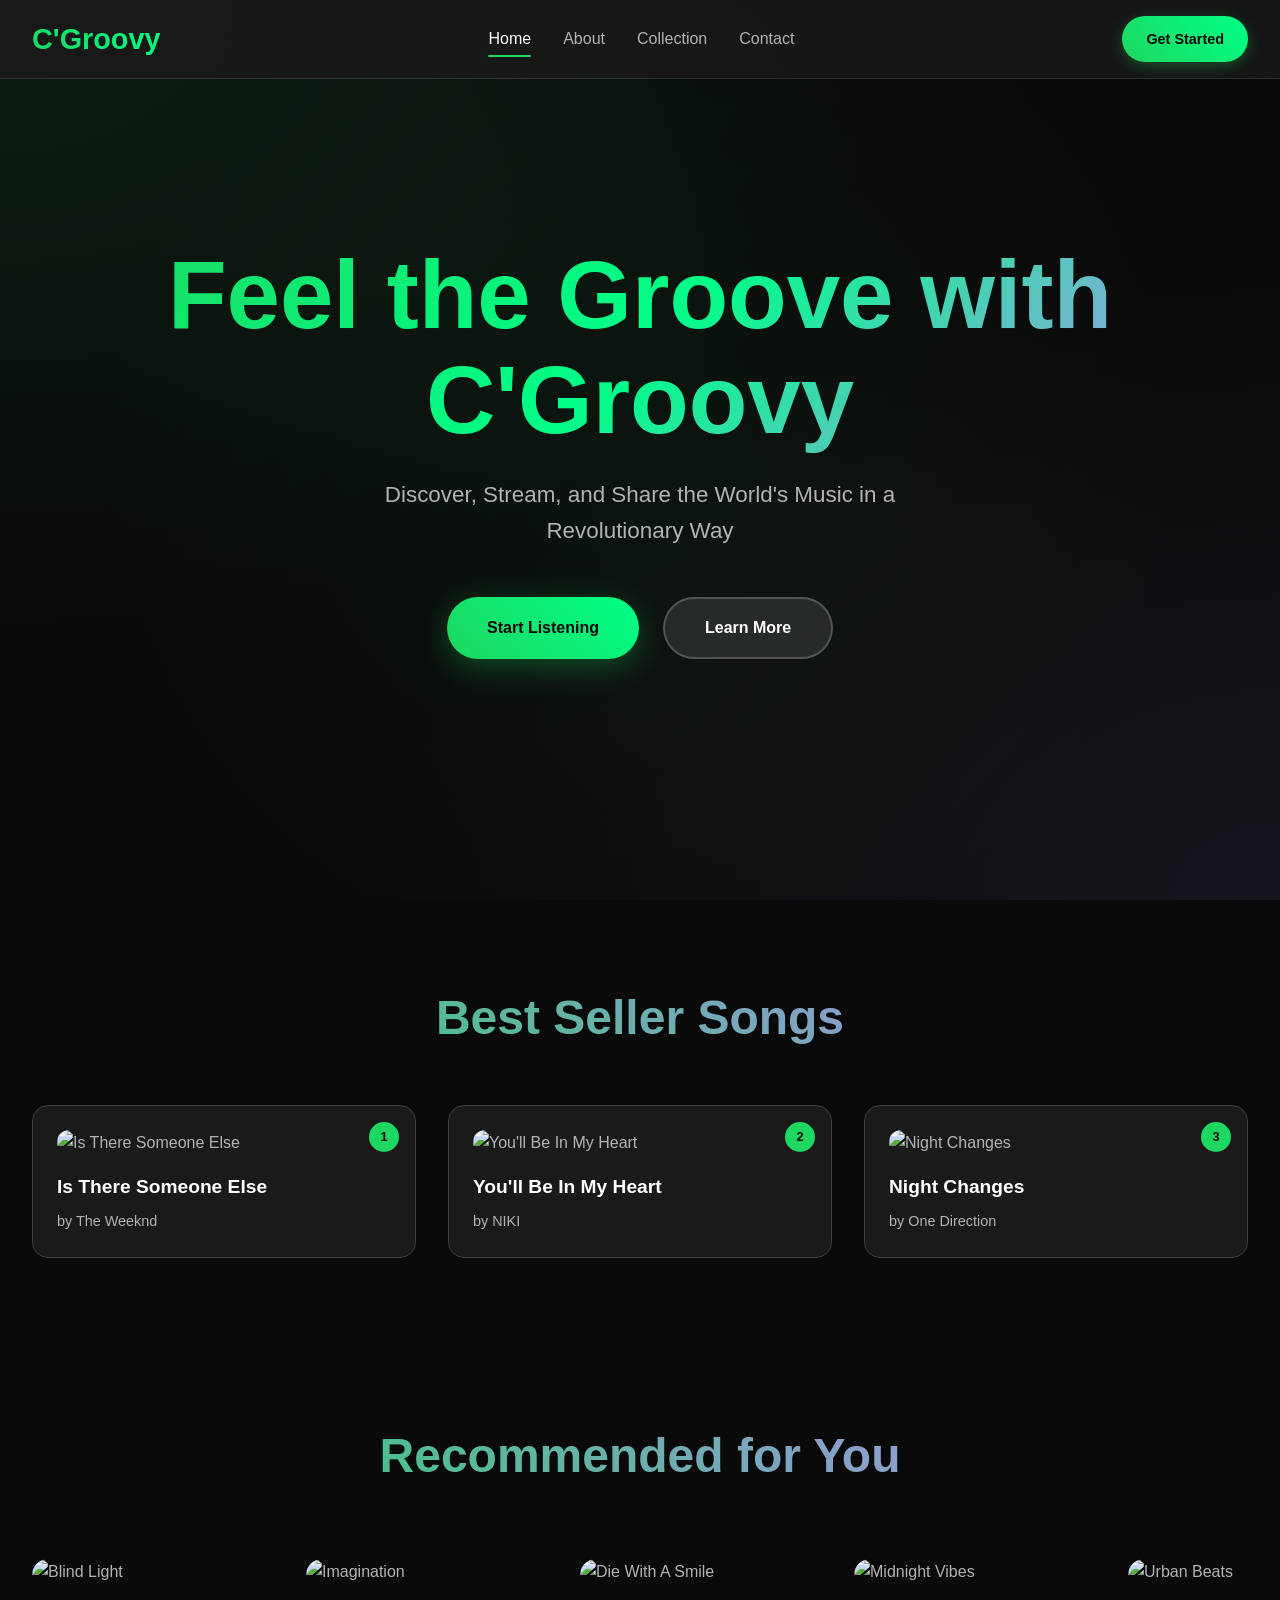
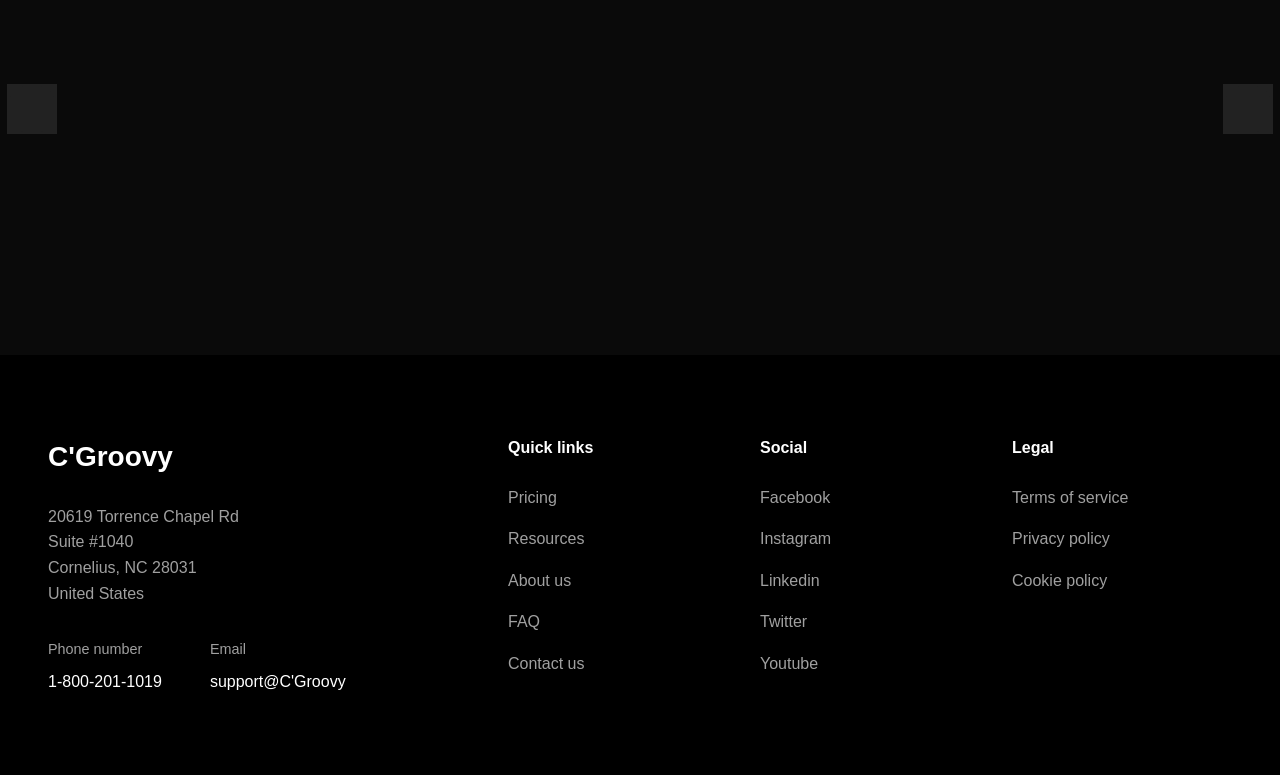
==== commit 7b39a46e: "Update index.html" ====
--- a/index.html
+++ b/index.html
@@ -61,7 +61,7 @@
       <div class="song-card loading">
         <div class="rank-badge">1</div>
         <div class="card-image">
-          <img src="assets/img/blind light.jpg" alt="Is There Someone Else">
+          <img src="img/blind light.jpg" alt="Is There Someone Else">
           <div class="play-overlay">
             <button class="play-btn" onclick="playPause(this)">▶</button>
           </div>
@@ -75,7 +75,7 @@
       <div class="song-card loading">
         <div class="rank-badge">2</div>
         <div class="card-image">
-          <img src="assets/img/niki.jpg" alt="You'll Be In My Heart">
+          <img src="img/niki.jpg" alt="You'll Be In My Heart">
           <div class="play-overlay">
             <button class="play-btn" onclick="playPause(this)">▶</button>
           </div>
@@ -89,7 +89,7 @@
       <div class="song-card loading">
         <div class="rank-badge">3</div>
         <div class="card-image">
-          <img src="assets/img/one d.jpg" alt="Night Changes">
+          <img src="img/one d.jpg" alt="Night Changes">
           <div class="play-overlay">
             <button class="play-btn" onclick="playPause(this)">▶</button>
           </div>
@@ -109,19 +109,19 @@
       <button class="slider-nav prev" onclick="slideLeft()">‹</button>
       <div class="slider" id="slider">
         <div class="slider-item">
-          <img src="assets/img/blind light.jpg" alt="Blind Light">
+          <img src="img/blind light.jpg" alt="Blind Light">
         </div>
         <div class="slider-item">
-          <img src="assets/img/die with a smile.jpg" alt="Imagination">
+          <img src="img/die with a smile.jpg" alt="Imagination">
         </div>
         <div class="slider-item">
-          <img src="assets/img/imaginationn.jpg" alt="Die With A Smile">
+          <img src="img/imaginationn.jpg" alt="Die With A Smile">
         </div>
         <div class="slider-item">
-          <img src="assets/img/one d.jpg" alt="Midnight Vibes">
+          <img src="img/one d.jpg" alt="Midnight Vibes">
         </div>
         <div class="slider-item">
-          <img src="assets/img/niki.jpg" alt="Urban Beats">
+          <img src="img/niki.jpg" alt="Urban Beats">
         </div>
       </div>
       <button class="slider-nav next" onclick="slideRight()">›</button>
@@ -189,4 +189,5 @@
   </footer>
 
 </body>
-</html>+
+</html>
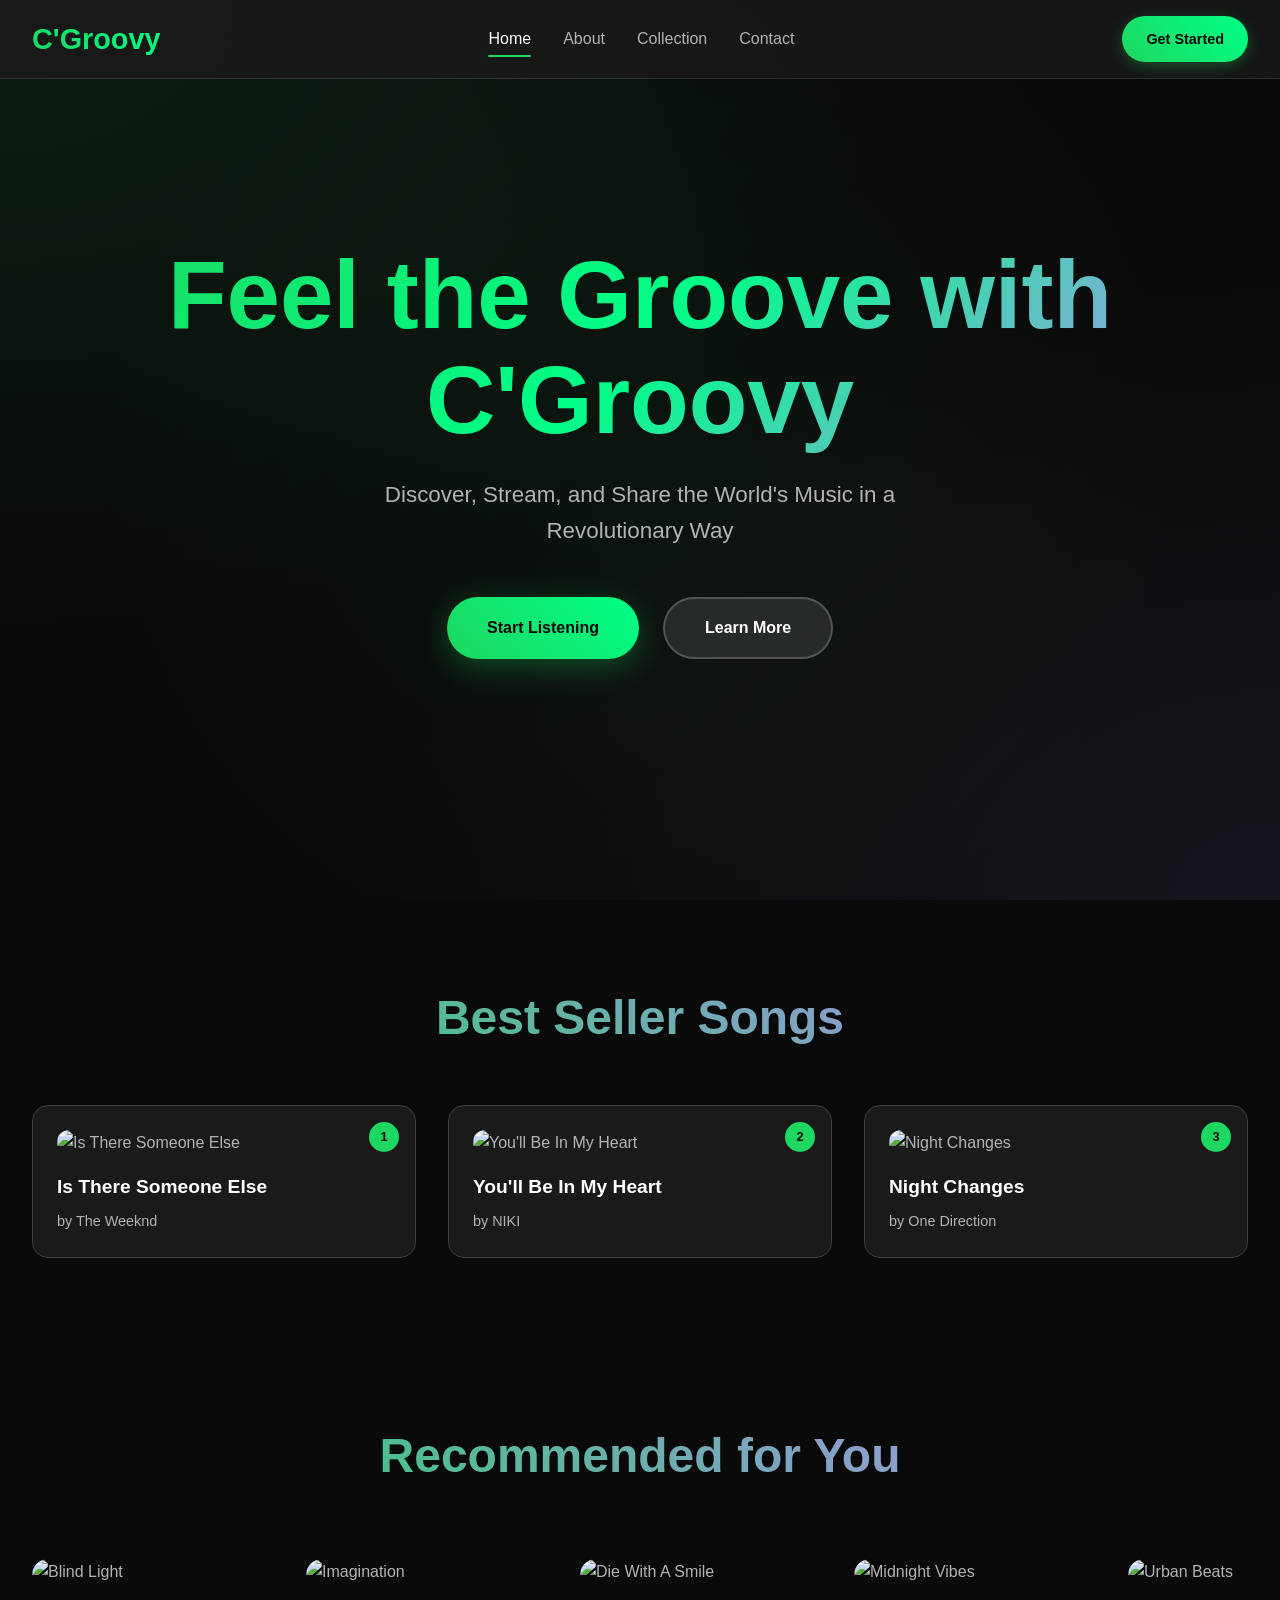
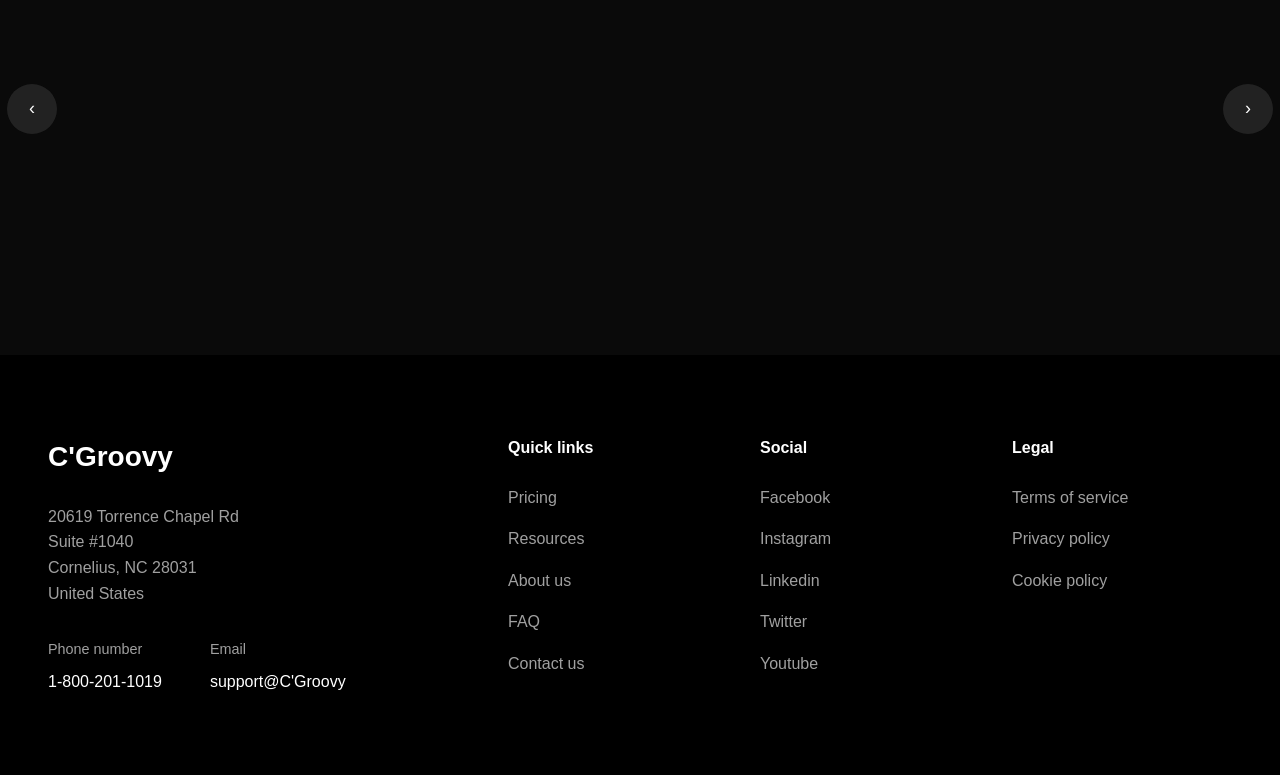
==== commit d79fae40: "Update index.html" ====
--- a/index.html
+++ b/index.html
@@ -191,3 +191,4 @@
 </body>
 
 </html>
+
